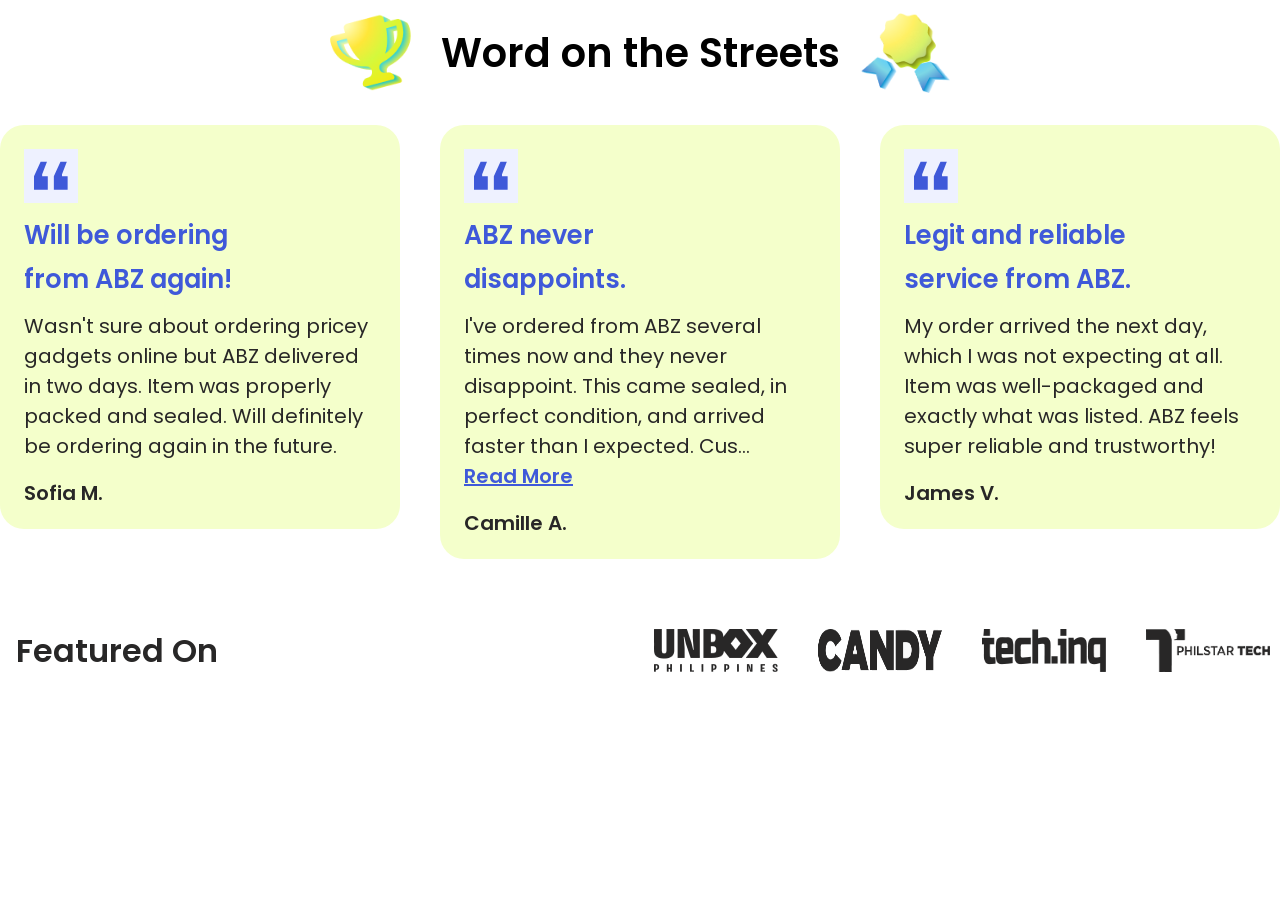
==== index.html @ 2094d736 "added files." ====
<!doctype html>
<html lang="en">
  <head>
    <meta charset="UTF-8" />
    <meta name="viewport" content="width=device-width, initial-scale=1.0" />
    <title>Social Proof</title>
    <link href="https://fonts.googleapis.com/css?family=Poppins" rel="stylesheet" />

    <style>
      * {
        box-sizing: border-box;
        margin: 0;
        padding: 0;
        font-family: "Poppins", sans-serif;
      }
      /* header */
      #word-on-the-streets {
        margin: 0 auto;
      }
      .wots-heading_container {
        display: flex;
        align-items: center;
        justify-content: center;
        gap: 14px;
        margin-bottom: 20px;
      }
      .wots-heading_container img {
        width: clamp(52px, 9vw, 105px);
        height: clamp(52px, 9vw, 105px);
      }
      .wots-heading_container .wots-heading {
        text-align: center;
        font-size: clamp(20px, 4vw, 40px);
        font-weight: 600;
        line-height: clamp(30px, 5vw, 60px);
      }
      /* wots-content_section */
      .wots-content_section {
        display: flex;
        overflow-x: auto;
        gap: 8px;
        padding: 0 16px;
        scrollbar-width: none;
        justify-content: flex-start;
        margin-bottom: 60px;
        align-items: flex-start;
      }
      .wots-content_section::-webkit-scrollbar {
        display: none;
      }
      .wots-content_container {
        display: flex;
        flex-direction: column;
        flex: 0 0 auto;
        width: clamp(293px, 32vw, 400px);
        padding: 24px;
        background-color: #f4ffcb;
        border-radius: 24px;
        gap: 10px;
        transition: min-height 0.3s ease;
      }
      .wots-content_container svg {
        width: clamp(41px, 9vw, 54px);
        height: clamp(41px, 9vw, 54px);
        background-color: #eef1ff;
        padding: 10px;
      }
      .wots-content_container h2 {
        color: #3f59d9;
        font-size: clamp(18px, 2vw, 36px);
        font-weight: 600;
        line-height: clamp(28px, 4vw, 44px);
      }
      .wots-content_container blockquote {
        display: flex;
        flex-direction: column;
        gap: 20px;
        flex: 1;
      }
      .wots-content_container blockquote p,
      .wots-quote {
        color: #282727;
        font-size: clamp(14px, 2.5vw, 20px);
        line-height: clamp(20px, 3vw, 30px);
        font-weight: 400;
      }
      .wots-quote-text {
        display: inline;
      }
      .wots-quote {
        overflow: hidden;
        transition: max-height 0.3s ease;
      }
      .wots-content_container blockquote footer {
        color: #282727;
        font-size: clamp(16px, 2.5vw, 20px);
        line-height: 24px;
        font-weight: 600;
        margin-top: auto;
      }
      /* Featured On Section */
      .wots-featured_container {
        display: flex;
        align-items: center;
        gap: 25px;
        padding-left: 16px;
      }
      .wots-featured_container .wots-featured_logos {
        display: flex;
        gap: 20px;
        overflow-x: auto;
        scrollbar-width: none;
        justify-content: flex-start;
        padding: 10px;
      }
      .wots-featured_logos img {
        width: clamp(75px, 13vw, 124px);
        height: clamp(33px, 8vw, 43px);
      }
      .wots-featured_container h2 {
        color: #282727;
        font-size: clamp(18px, 2.5vw, 36px);
        line-height: 28px;
        font-weight: 600;
        white-space: nowrap;
      }
      /* wots read more and see less */
      .wots-read-toggle {
        color: #3f59d9;
        font-size: clamp(14px, 2.5vw, 20px);
        line-height: clamp(20px, 3vw, 30px);
        font-weight: 600;
        cursor: pointer;
        text-decoration: underline;
        background: none;
        border: none;
        padding: 0;
        font-size: inherit;
        font-family: inherit;
        display: inline;
      }
      @media (width > 550px) {
        .wots-featured_container .wots-featured_logos {
          margin-left: auto;
        }
      }
      @media (width > 767px) {
        /* wots heading */
        .wots-heading br {
          display: none;
        }
      }
      @media (width > 1024px) {
        /* content section */
        .wots-content_section {
          gap: 40px;
          justify-content: center;
        }
        .wots-featured_container .wots-featured_logos {
          gap: 40px;
        }
      }
    </style>
  </head>
  <body>
    <section id="word-on-the_streets">
      <header class="wots-heading_container">
        <img src="social-proof-assets/trophy.png" alt="trophy-photo" />
        <h2 class="wots-heading">
          Word on <br />
          the Streets
        </h2>
        <img src="social-proof-assets/medal.png" alt="medal-photo" />
      </header>
      <div class="wots-content_section">
        <article class="wots-content_container">
          <svg
            aria-hidden="true"
            focusable="false"
            xmlns="http://www.w3.org/2000/svg"
            width="36"
            height="30"
            viewBox="0 0 36 30"
            fill="none">
            <path
              d="M7.008 0H13.728L8.64 13.248V15.36H14.592V29.664H0V15.36L7.008 0ZM28.032 0H34.752L29.664 13.248V15.36H35.616V29.664H21.024V15.36L28.032 0Z"
              fill="#3F59D9" />
          </svg>
          <h2>
            Will be ordering <br />
            from ABZ again!
          </h2>
          <blockquote>
            <p>
              Wasn't sure about ordering pricey gadgets online but ABZ delivered in two days. Item was properly packed
              and sealed. Will definitely be ordering again in the future.
            </p>
            <footer>Sofia M.</footer>
          </blockquote>
        </article>
        <article class="wots-content_container">
          <svg
            aria-hidden="true"
            focusable="false"
            xmlns="http://www.w3.org/2000/svg"
            width="36"
            height="30"
            viewBox="0 0 36 30"
            fill="none">
            <path
              d="M7.008 0H13.728L8.64 13.248V15.36H14.592V29.664H0V15.36L7.008 0ZM28.032 0H34.752L29.664 13.248V15.36H35.616V29.664H21.024V15.36L28.032 0Z"
              fill="#3F59D9" />
          </svg>
          <h2>
            ABZ never <br />
            disappoints.
          </h2>
          <blockquote>
            <p
              class="wots-quote"
              data-full="I've ordered from ABZ several times now and they never disappoint. This came sealed, in perfect condition,
              and arrived faster than I expected. Customer support was also really responsive when I had a question
              about my order. The controller itself is great, and the buying experience is even better!">
              <span class="wots-quote-text"></span>
              <button class="wots-read-toggle" type="button" aria-expanded="false">Read More</button>
            </p>
            <footer>Camille A.</footer>
          </blockquote>
        </article>
        <article class="wots-content_container">
          <svg
            aria-hidden="true"
            focusable="false"
            xmlns="http://www.w3.org/2000/svg"
            width="36"
            height="30"
            viewBox="0 0 36 30"
            fill="none">
            <path
              d="M7.008 0H13.728L8.64 13.248V15.36H14.592V29.664H0V15.36L7.008 0ZM28.032 0H34.752L29.664 13.248V15.36H35.616V29.664H21.024V15.36L28.032 0Z"
              fill="#3F59D9" />
          </svg>
          <h2>
            Legit and reliable <br />
            service from ABZ.
          </h2>
          <blockquote>
            <p>
              My order arrived the next day, which I was not expecting at all. Item was well-packaged and exactly what
              was listed. ABZ feels super reliable and trustworthy!
            </p>
            <footer>James V.</footer>
          </blockquote>
        </article>
      </div>
      <div class="wots-featured_section">
        <div class="wots-featured_container">
          <h2>Featured On</h2>
          <div class="wots-featured_logos">
            <img src="social-proof-assets/unbox-ph.png" alt="unbox-ph-logo" />
            <img src="social-proof-assets/candy.png" alt="candy-logo" />
            <img src="social-proof-assets/tech-inq.png" alt="tech-inq-logo" />
            <img src="social-proof-assets/philstar-tech.png" alt="philstar-tech-logo" />
          </div>
        </div>
      </div>
    </section>
    <!-- <script>
      (function () {
        const TRUNCATE_LENGTH = 160;
        const EXPANDED_TRUNCATE_LENGTH = 165;
        const RESIZE_DEBOUNCE_MS = 150;
        const TRANSITION_MS = 300;

        function setHeight(p, targetHeight) {
          p.style.maxHeight = targetHeight + "px";
        }

        function toggleRead(btn) {
          const p = btn.closest(".wots-quote");
          const full = p.dataset.full;
          const textSpan = p.querySelector(".wots-quote-text");
          const expanded = p.dataset.expanded === "true";

          setHeight(p, p.scrollHeight);

          requestAnimationFrame(() => {
            textSpan.textContent = expanded ? full.slice(0, EXPANDED_TRUNCATE_LENGTH).trim() + "... " : full + " ";
            btn.textContent = expanded ? "Read More" : "Read Less";
            btn.setAttribute("aria-expanded", String(!expanded));
            p.dataset.expanded = String(!expanded);

            const targetHeight = p.scrollHeight;
            requestAnimationFrame(() => setHeight(p, targetHeight));
          });

          setTimeout(() => {
            p.style.maxHeight = "none";
            // equalizeCardHeights() removed here — only this card's height should change
          }, TRANSITION_MS);
        }

        function initReadMore() {
          document.querySelectorAll(".wots-quote").forEach((p) => {
            const full = p.dataset.full;
            const textSpan = p.querySelector(".wots-quote-text");
            const btn = p.querySelector(".wots-read-toggle");

            textSpan.textContent = full.slice(0, TRUNCATE_LENGTH).trim() + "... ";
            p.dataset.expanded = "false";
            p.style.maxHeight = "none";

            btn.addEventListener("click", () => toggleRead(btn));
          });
        }

        function equalizeCardHeights() {
          const cards = document.querySelectorAll(".wots-content_container");
          cards.forEach((card) => (card.style.minHeight = "auto"));

          let maxHeight = 0;
          cards.forEach((card) => {
            maxHeight = Math.max(maxHeight, card.getBoundingClientRect().height);
          });

          cards.forEach((card) => (card.style.minHeight = maxHeight + "px"));
        }

        function init() {
          initReadMore();
          equalizeCardHeights();
        }

        let resizeTimer;
        window.addEventListener("DOMContentLoaded", init);
        window.addEventListener("resize", () => {
          clearTimeout(resizeTimer);
          resizeTimer = setTimeout(init, RESIZE_DEBOUNCE_MS);
        });
      })();
    </script> -->
    <script>
      (function () {
        const TRUNCATE_LENGTH = 160;
        const EXPANDED_TRUNCATE_LENGTH = 165;
        const RESIZE_DEBOUNCE_MS = 150;
        const TRANSITION_MS = 300;

        function getTruncatedText(full) {
          return full.slice(0, EXPANDED_TRUNCATE_LENGTH).trim() + "... ";
        }

        function measureHeightWithText(p, textSpan, text, currentText) {
          const original = textSpan.textContent;
          textSpan.textContent = text;
          const height = p.scrollHeight;
          textSpan.textContent = currentText !== undefined ? currentText : original;
          return height;
        }

        function toggleRead(btn) {
          const p = btn.closest(".wots-quote");
          const full = p.dataset.full;
          const textSpan = p.querySelector(".wots-quote-text");
          const expanded = p.dataset.expanded === "true";
          const truncatedText = getTruncatedText(full);

          // lock current height as the animation's starting point
          setHeight(p, p.scrollHeight);

          if (expanded) {
            // COLLAPSING: animate height down first, text still full (clipped by overflow:hidden)
            const targetHeight = measureHeightWithText(p, textSpan, truncatedText, textSpan.textContent);

            requestAnimationFrame(() => setHeight(p, targetHeight));

            setTimeout(() => {
              textSpan.textContent = truncatedText;
              btn.textContent = "Read More";
              btn.setAttribute("aria-expanded", "false");
              p.dataset.expanded = "false";
              p.style.maxHeight = "none";
            }, TRANSITION_MS);
          } else {
            // EXPANDING: swap text immediately, then animate height to fit it
            requestAnimationFrame(() => {
              textSpan.textContent = full + " ";
              btn.textContent = "Read Less";
              btn.setAttribute("aria-expanded", "true");
              p.dataset.expanded = "true";

              const targetHeight = p.scrollHeight;
              requestAnimationFrame(() => setHeight(p, targetHeight));
            });

            setTimeout(() => {
              p.style.maxHeight = "none";
            }, TRANSITION_MS);
          }
        }

        function setHeight(p, targetHeight) {
          p.style.maxHeight = targetHeight + "px";
        }

        function initReadMore() {
          document.querySelectorAll(".wots-quote").forEach((p) => {
            const full = p.dataset.full;
            const textSpan = p.querySelector(".wots-quote-text");
            const btn = p.querySelector(".wots-read-toggle");

            textSpan.textContent = full.slice(0, TRUNCATE_LENGTH).trim() + "... ";
            p.dataset.expanded = "false";
            p.style.maxHeight = "none";

            btn.addEventListener("click", () => toggleRead(btn));
          });
        }

        function equalizeCardHeights() {
          const cards = document.querySelectorAll(".wots-content_container");
          cards.forEach((card) => (card.style.minHeight = "auto"));

          let maxHeight = 0;
          cards.forEach((card) => {
            maxHeight = Math.max(maxHeight, card.getBoundingClientRect().height);
          });

          cards.forEach((card) => (card.style.minHeight = maxHeight + "px"));
        }

        function init() {
          initReadMore();
          equalizeCardHeights();
        }

        let resizeTimer;
        window.addEventListener("DOMContentLoaded", init);
        window.addEventListener("resize", () => {
          clearTimeout(resizeTimer);
          resizeTimer = setTimeout(init, RESIZE_DEBOUNCE_MS);
        });
      })();
    </script>
  </body>
</html>
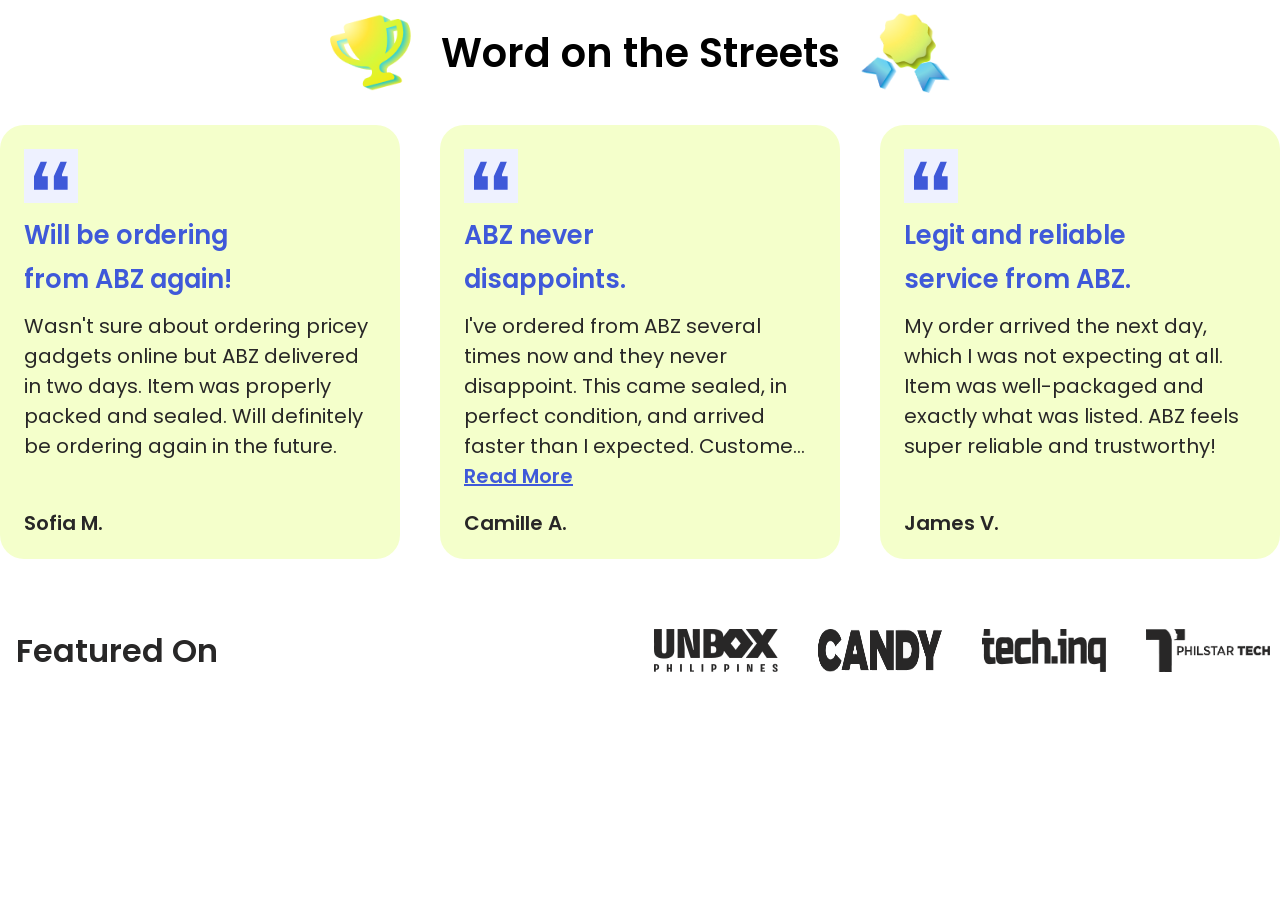
==== commit 5b5f8f09: "fix script" ====
--- a/index.html
+++ b/index.html
@@ -163,6 +163,7 @@
     </style>
   </head>
   <body>
+    <!-- html -->
     <section id="word-on-the_streets">
       <header class="wots-heading_container">
         <img src="social-proof-assets/trophy.png" alt="trophy-photo" />
@@ -219,8 +220,8 @@
             <p
               class="wots-quote"
               data-full="I've ordered from ABZ several times now and they never disappoint. This came sealed, in perfect condition,
-              and arrived faster than I expected. Customer support was also really responsive when I had a question
-              about my order. The controller itself is great, and the buying experience is even better!">
+          and arrived faster than I expected. Customer support was also really responsive when I had a question
+          about my order. The controller itself is great, and the buying experience is even better!">
               <span class="wots-quote-text"></span>
               <button class="wots-read-toggle" type="button" aria-expanded="false">Read More</button>
             </p>
@@ -339,7 +340,7 @@
         });
       })();
     </script> -->
-    <script>
+    <!-- <script>
       (function () {
         const TRUNCATE_LENGTH = 160;
         const EXPANDED_TRUNCATE_LENGTH = 165;
@@ -441,6 +442,43 @@
           resizeTimer = setTimeout(init, RESIZE_DEBOUNCE_MS);
         });
       })();
+    </script> -->
+    <script>
+      (() => {
+        const TRUNCATE_LENGTH = 160;
+
+        document.querySelectorAll(".wots-quote").forEach((quote) => {
+          const text = quote.querySelector(".wots-quote-text");
+          const btn = quote.querySelector(".wots-read-toggle");
+          const full = quote.dataset.full;
+          const short = full.slice(0, TRUNCATE_LENGTH).trim() + "...";
+
+          let expanded = false;
+
+          text.textContent = short;
+
+          btn.addEventListener("click", () => {
+            expanded = !expanded;
+
+            text.textContent = expanded ? full : short;
+            btn.textContent = expanded ? "Read Less" : "Read More";
+            btn.setAttribute("aria-expanded", expanded);
+          });
+        });
+
+        function equalizeHeights() {
+          const cards = [...document.querySelectorAll(".wots-content_container")];
+
+          cards.forEach((card) => (card.style.minHeight = "auto"));
+
+          const tallest = Math.max(...cards.map((card) => card.offsetHeight));
+
+          cards.forEach((card) => (card.style.minHeight = `${tallest}px`));
+        }
+
+        window.addEventListener("load", equalizeHeights);
+        window.addEventListener("resize", equalizeHeights);
+      })();
     </script>
   </body>
 </html>
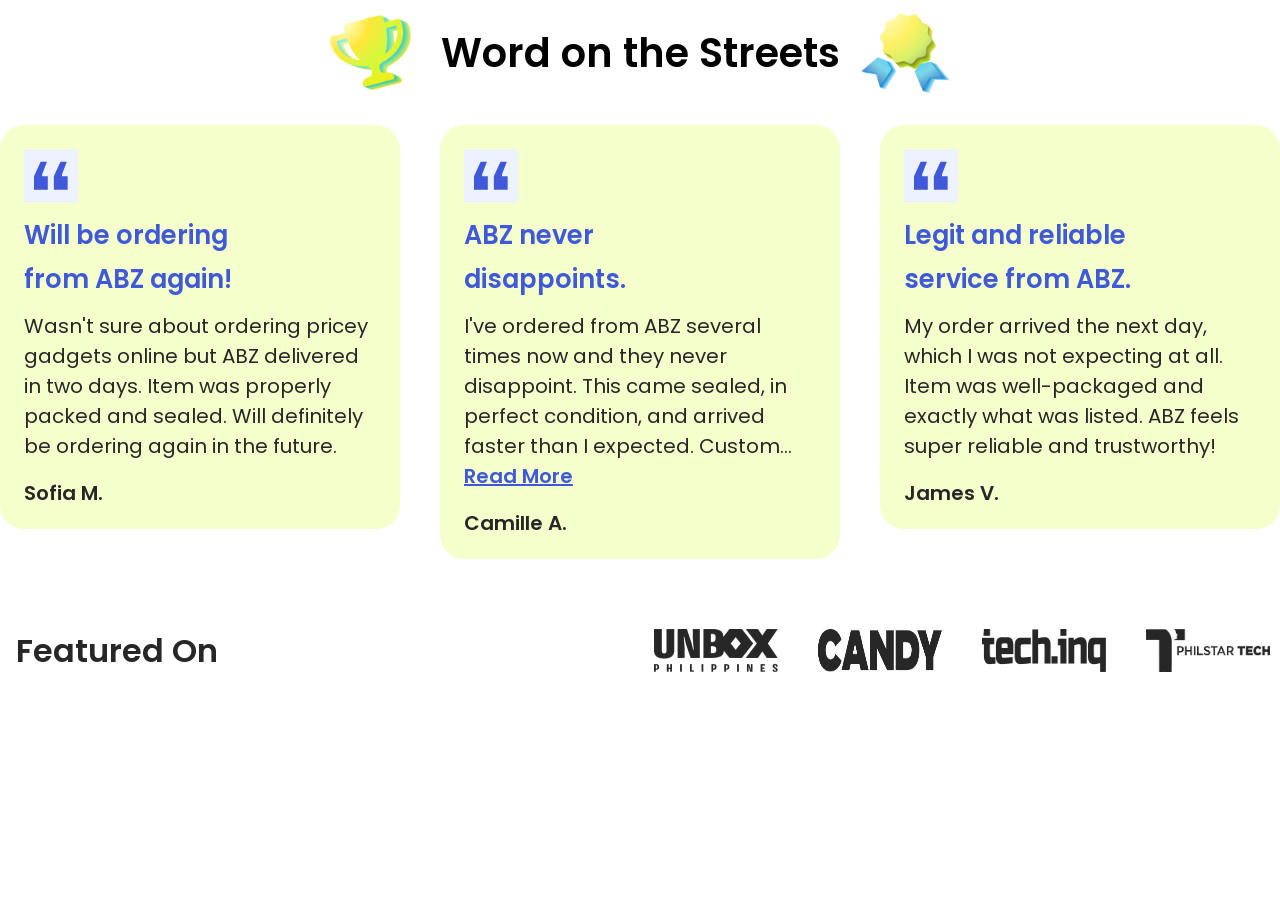
==== commit 32b8a100: "palyaground update" ====
--- a/index.html
+++ b/index.html
@@ -71,13 +71,13 @@
         font-weight: 600;
         line-height: clamp(28px, 4vw, 44px);
       }
-      .wots-content_container blockquote {
+      .wots-content_container .wots-quote_container {
         display: flex;
         flex-direction: column;
         gap: 20px;
         flex: 1;
       }
-      .wots-content_container blockquote p,
+      .wots-content_container .wots-quote_container p,
       .wots-quote {
         color: #282727;
         font-size: clamp(14px, 2.5vw, 20px);
@@ -91,7 +91,7 @@
         overflow: hidden;
         transition: max-height 0.3s ease;
       }
-      .wots-content_container blockquote footer {
+      .wots-content_container .wots-quote_container .wots-author {
         color: #282727;
         font-size: clamp(16px, 2.5vw, 20px);
         line-height: 24px;
@@ -191,13 +191,13 @@
             Will be ordering <br />
             from ABZ again!
           </h2>
-          <blockquote>
+          <div class="wots-quote_container">
             <p>
               Wasn't sure about ordering pricey gadgets online but ABZ delivered in two days. Item was properly packed
               and sealed. Will definitely be ordering again in the future.
             </p>
-            <footer>Sofia M.</footer>
-          </blockquote>
+            <span class="wots-author">Sofia M.</span>
+          </div>
         </article>
         <article class="wots-content_container">
           <svg
@@ -216,17 +216,17 @@
             ABZ never <br />
             disappoints.
           </h2>
-          <blockquote>
+          <div class="wots-quote_container">
             <p
               class="wots-quote"
               data-full="I've ordered from ABZ several times now and they never disappoint. This came sealed, in perfect condition,
-          and arrived faster than I expected. Customer support was also really responsive when I had a question
-          about my order. The controller itself is great, and the buying experience is even better!">
+      and arrived faster than I expected. Customer support was also really responsive when I had a question
+      about my order. The controller itself is great, and the buying experience is even better!">
               <span class="wots-quote-text"></span>
               <button class="wots-read-toggle" type="button" aria-expanded="false">Read More</button>
             </p>
-            <footer>Camille A.</footer>
-          </blockquote>
+            <span class="wots-author">Camille A.</span>
+          </div>
         </article>
         <article class="wots-content_container">
           <svg
@@ -245,13 +245,13 @@
             Legit and reliable <br />
             service from ABZ.
           </h2>
-          <blockquote>
+          <div class="wots-quote_container">
             <p>
               My order arrived the next day, which I was not expecting at all. Item was well-packaged and exactly what
               was listed. ABZ feels super reliable and trustworthy!
             </p>
-            <footer>James V.</footer>
-          </blockquote>
+            <span class="wots-author">James V.</span>
+          </div>
         </article>
       </div>
       <div class="wots-featured_section">
@@ -443,9 +443,9 @@
         });
       })();
     </script> -->
-    <script>
+    <!-- <script>
       (() => {
-        const TRUNCATE_LENGTH = 160;
+        const TRUNCATE_LENGTH = 155;
 
         document.querySelectorAll(".wots-quote").forEach((quote) => {
           const text = quote.querySelector(".wots-quote-text");
@@ -479,6 +479,79 @@
         window.addEventListener("load", equalizeHeights);
         window.addEventListener("resize", equalizeHeights);
       })();
+    </script> -->
+    <script>
+      (() => {
+        const TRUNCATE_LENGTH = 155;
+        const TRANSITION_MS = 300;
+        function truncate(text) {
+          return text.slice(0, TRUNCATE_LENGTH).trim() + "...";
+        }
+        function updateState(quote, expanded) {
+          const text = quote.querySelector(".wots-quote-text");
+          const btn = quote.querySelector(".wots-read-toggle");
+          text.textContent = expanded ? quote.dataset.full : truncate(quote.dataset.full);
+          btn.textContent = expanded ? "Read Less" : "Read More";
+          btn.setAttribute("aria-expanded", expanded);
+          quote.dataset.expanded = expanded;
+        }
+        function getHeight(quote, content) {
+          const text = quote.querySelector(".wots-quote-text");
+          const original = text.textContent;
+          text.textContent = content;
+          const height = quote.scrollHeight;
+          text.textContent = original;
+          return height;
+        }
+        function toggleQuote(quote) {
+          const expanded = quote.dataset.expanded === "true";
+          const full = quote.dataset.full;
+          const short = truncate(full);
+          // Lock current height
+          quote.style.maxHeight = quote.scrollHeight + "px";
+          if (expanded) {
+            // Measure collapsed height while text is still expanded
+            const targetHeight = getHeight(quote, short);
+            requestAnimationFrame(() => {
+              quote.style.maxHeight = targetHeight + "px";
+            });
+            setTimeout(() => {
+              updateState(quote, false);
+              quote.style.maxHeight = "none";
+            }, TRANSITION_MS);
+          } else {
+            updateState(quote, true);
+            requestAnimationFrame(() => {
+              quote.style.maxHeight = quote.scrollHeight + "px";
+            });
+            setTimeout(() => {
+              quote.style.maxHeight = "none";
+            }, TRANSITION_MS);
+          }
+        }
+        function initReadMore() {
+          document.querySelectorAll(".wots-quote").forEach((quote) => {
+            updateState(quote, false);
+            quote.querySelector(".wots-read-toggle").addEventListener("click", () => toggleQuote(quote));
+          });
+        }
+        function equalizeHeights() {
+          const cards = [...document.querySelectorAll(".wots-content_container")];
+          cards.forEach((card) => (card.style.minHeight = "auto"));
+          const tallest = Math.max(...cards.map((card) => card.offsetHeight));
+          cards.forEach((card) => (card.style.minHeight = `${tallest}px`));
+        }
+        function init() {
+          initReadMore();
+          equalizeHeights();
+        }
+        let resizeTimer;
+        window.addEventListener("DOMContentLoaded", init);
+        window.addEventListener("resize", () => {
+          clearTimeout(resizeTimer);
+          resizeTimer = setTimeout(equalizeHeights, 150);
+        });
+      })();
     </script>
   </body>
 </html>
